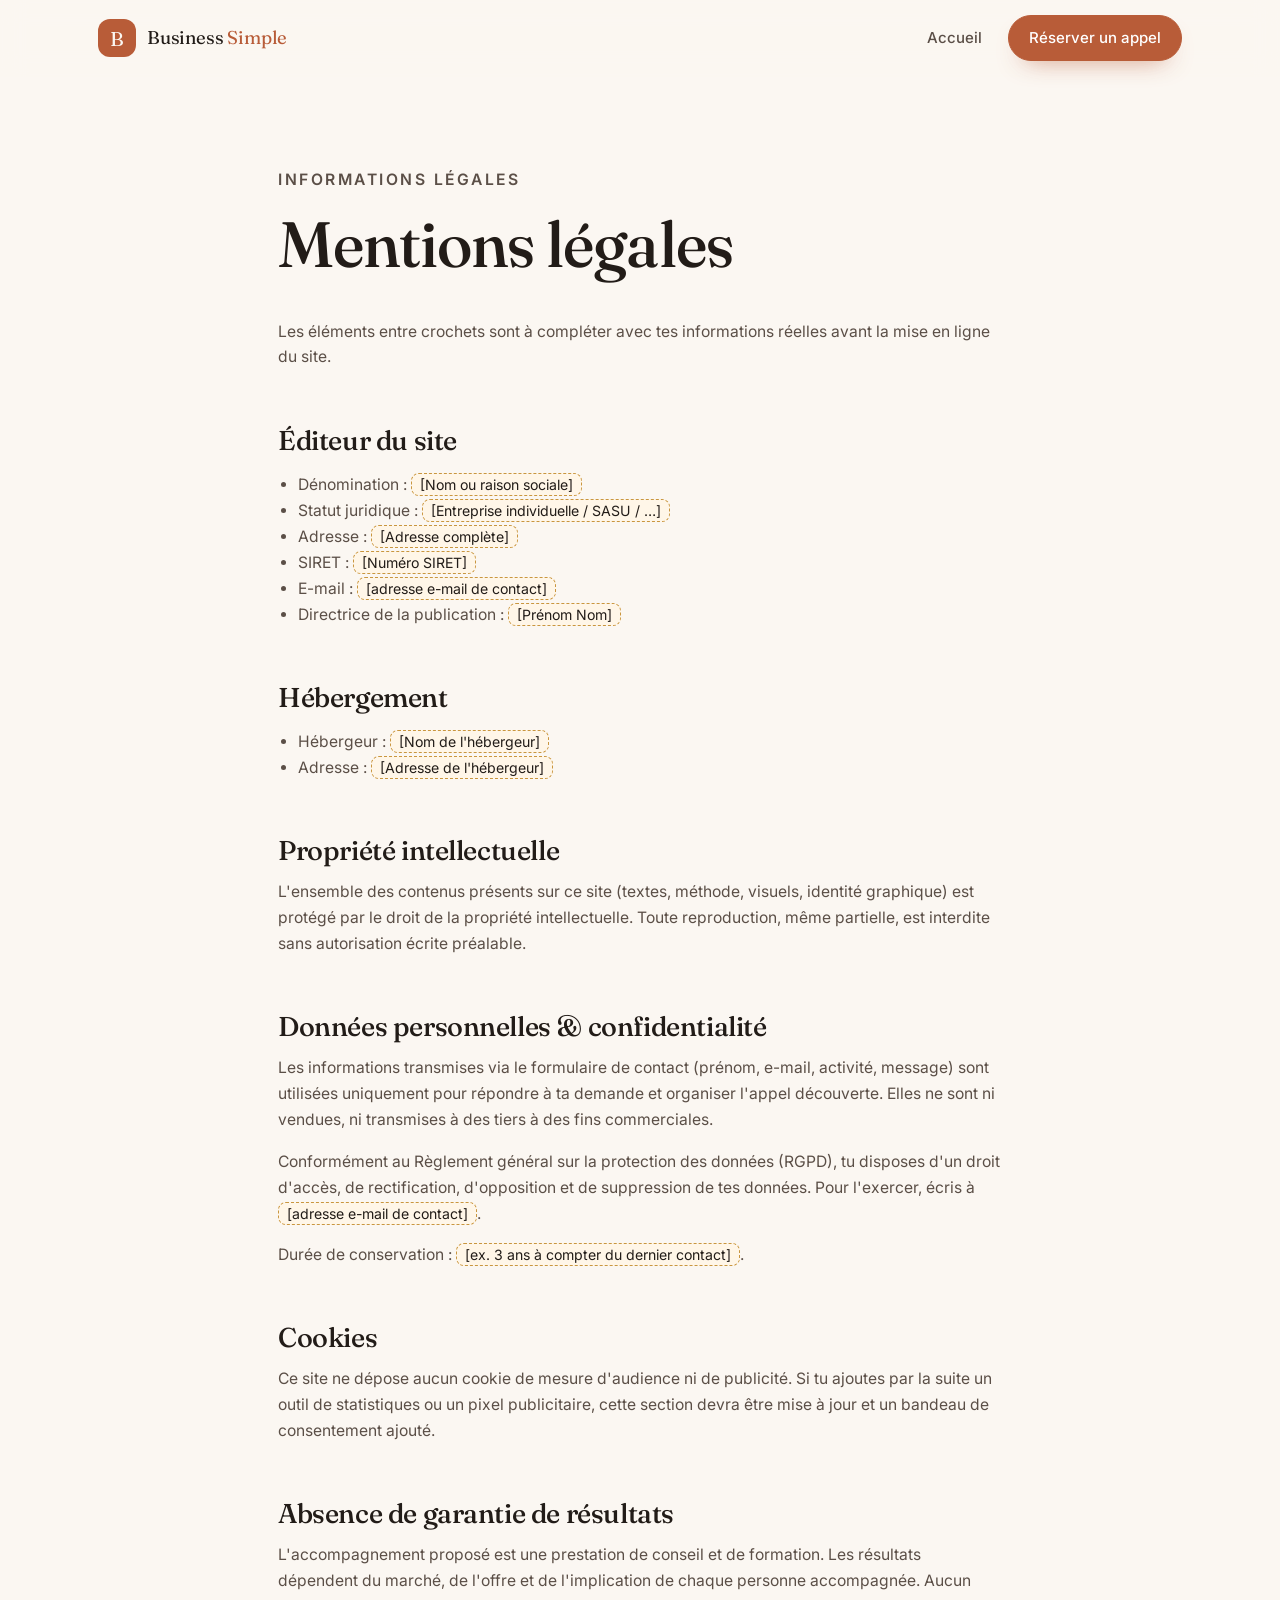
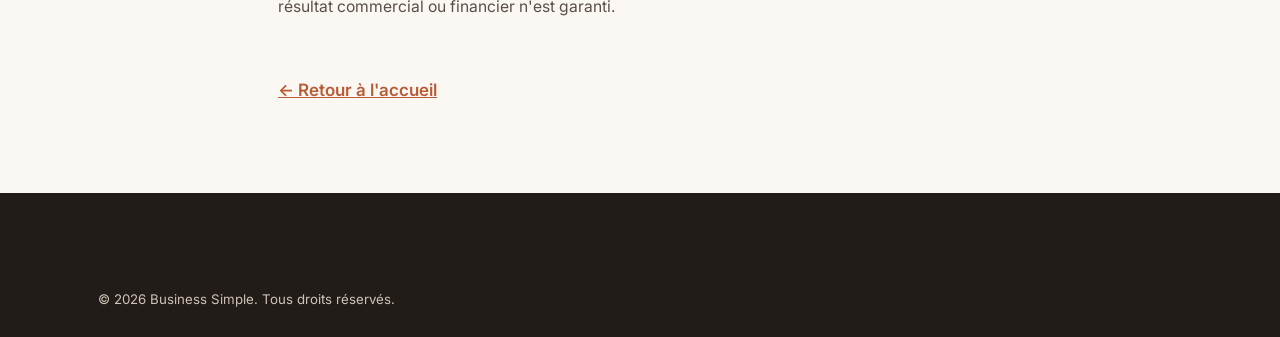
==== mentions-legales.html @ 19893df8 "Ajoute le site vitrine Business Simple Site statique d'une page presentant l'accompagnement Business" ====
<!DOCTYPE html>
<html lang="fr">
<head>
<meta charset="utf-8">
<meta name="viewport" content="width=device-width, initial-scale=1">
<title>Mentions légales — Business Simple</title>
<meta name="description" content="Mentions légales et politique de confidentialité du site Business Simple.">
<meta name="robots" content="noindex">
<link rel="icon" href="data:image/svg+xml,<svg xmlns='http://www.w3.org/2000/svg' viewBox='0 0 100 100'><rect width='100' height='100' rx='24' fill='%23B85C38'/><text x='50' y='70' font-size='58' font-family='Georgia,serif' fill='%23FBF7F2' text-anchor='middle'>B</text></svg>">
<link rel="preconnect" href="https://fonts.googleapis.com">
<link rel="preconnect" href="https://fonts.gstatic.com" crossorigin>
<link href="https://fonts.googleapis.com/css2?family=Fraunces:opsz,wght@9..144,400;9..144,500;9..144,600&family=Inter:wght@400;500;600&display=swap" rel="stylesheet">
<link rel="stylesheet" href="css/styles.css">
</head>
<body>

<header class="site-header">
  <div class="wrap header-inner">
    <a class="logo" href="index.html">
      <span class="logo-mark" aria-hidden="true">B</span>
      <span class="logo-text">Business<span> Simple</span></span>
    </a>
    <nav class="nav" aria-label="Navigation principale">
      <a href="index.html">Accueil</a>
      <a class="btn btn-small" href="index.html#contact">Réserver un appel</a>
    </nav>
  </div>
</header>

<main class="legal">
  <div class="wrap wrap--narrow">
    <p class="eyebrow">Informations légales</p>
    <h1>Mentions légales</h1>
    <p>
      Les éléments entre crochets sont à compléter avec tes informations réelles avant
      la mise en ligne du site.
    </p>

    <h2>Éditeur du site</h2>
    <ul>
      <li>Dénomination : <span class="placeholder">[Nom ou raison sociale]</span></li>
      <li>Statut juridique : <span class="placeholder">[Entreprise individuelle / SASU / …]</span></li>
      <li>Adresse : <span class="placeholder">[Adresse complète]</span></li>
      <li>SIRET : <span class="placeholder">[Numéro SIRET]</span></li>
      <li>E-mail : <span class="placeholder">[adresse e-mail de contact]</span></li>
      <li>Directrice de la publication : <span class="placeholder">[Prénom Nom]</span></li>
    </ul>

    <h2>Hébergement</h2>
    <ul>
      <li>Hébergeur : <span class="placeholder">[Nom de l'hébergeur]</span></li>
      <li>Adresse : <span class="placeholder">[Adresse de l'hébergeur]</span></li>
    </ul>

    <h2>Propriété intellectuelle</h2>
    <p>
      L'ensemble des contenus présents sur ce site (textes, méthode, visuels, identité
      graphique) est protégé par le droit de la propriété intellectuelle. Toute
      reproduction, même partielle, est interdite sans autorisation écrite préalable.
    </p>

    <h2 id="confidentialite">Données personnelles &amp; confidentialité</h2>
    <p>
      Les informations transmises via le formulaire de contact (prénom, e-mail, activité,
      message) sont utilisées uniquement pour répondre à ta demande et organiser
      l'appel découverte. Elles ne sont ni vendues, ni transmises à des tiers à des
      fins commerciales.
    </p>
    <p>
      Conformément au Règlement général sur la protection des données (RGPD), tu disposes
      d'un droit d'accès, de rectification, d'opposition et de suppression de tes données.
      Pour l'exercer, écris à <span class="placeholder">[adresse e-mail de contact]</span>.
    </p>
    <p>
      Durée de conservation : <span class="placeholder">[ex. 3 ans à compter du dernier contact]</span>.
    </p>

    <h2>Cookies</h2>
    <p>
      Ce site ne dépose aucun cookie de mesure d'audience ni de publicité. Si tu ajoutes
      par la suite un outil de statistiques ou un pixel publicitaire, cette section devra
      être mise à jour et un bandeau de consentement ajouté.
    </p>

    <h2>Absence de garantie de résultats</h2>
    <p>
      L'accompagnement proposé est une prestation de conseil et de formation. Les
      résultats dépendent du marché, de l'offre et de l'implication de chaque personne
      accompagnée. Aucun résultat commercial ou financier n'est garanti.
    </p>

    <a class="back-link" href="index.html">&larr; Retour à l'accueil</a>
  </div>
</main>

<footer class="site-footer">
  <div class="wrap footer-bottom">
    <p>&copy; <span id="year">2026</span> Business Simple. Tous droits réservés.</p>
  </div>
</footer>

<script src="js/main.js"></script>
</body>
</html>
---- css/styles.css ----
/* ============================================================
   Business Simple — feuille de style principale
   Palette : crème, terracotta, sable, encre
   ============================================================ */

:root{
  --ink:        #221C18;
  --ink-soft:   #5B4F47;
  --cream:      #FBF7F2;
  --sand:       #F1E7DB;
  --sand-deep:  #E4D4C2;
  --terra:      #B85C38;
  --terra-dark: #96462A;
  --gold:       #C9963F;
  --white:      #FFFFFF;

  --radius:     18px;
  --radius-lg:  28px;
  --shadow:     0 18px 40px -24px rgba(60, 38, 26, .38);
  --shadow-lg:  0 34px 70px -32px rgba(60, 38, 26, .45);

  --serif: "Fraunces", Georgia, "Times New Roman", serif;
  --sans:  "Inter", -apple-system, BlinkMacSystemFont, "Segoe UI", Roboto, sans-serif;

  --gutter: clamp(20px, 5vw, 48px);
  --section-y: clamp(64px, 9vw, 130px);
}

*,*::before,*::after{ box-sizing:border-box; }

html{ scroll-behavior:smooth; scroll-padding-top:86px; }

body{
  margin:0;
  background:var(--cream);
  color:var(--ink);
  font-family:var(--sans);
  font-size:17px;
  line-height:1.65;
  -webkit-font-smoothing:antialiased;
  overflow-x:hidden;
}

h1,h2,h3,h4{
  font-family:var(--serif);
  font-weight:500;
  line-height:1.12;
  margin:0 0 .5em;
  letter-spacing:-.015em;
}
h1{ font-size:clamp(2.2rem, 5.6vw, 4rem); }
h2{ font-size:clamp(1.85rem, 4vw, 2.9rem); }
h3{ font-size:clamp(1.15rem, 2vw, 1.4rem); }
p{ margin:0 0 1em; }
em{ font-style:italic; color:var(--terra); }
a{ color:inherit; }

img{ max-width:100%; display:block; }

.wrap{
  width:100%;
  max-width:1180px;
  margin-inline:auto;
  padding-inline:var(--gutter);
}
.wrap--narrow{ max-width:820px; }

.skip-link{
  position:absolute; left:-9999px; top:0;
  background:var(--ink); color:var(--cream);
  padding:12px 18px; z-index:999; border-radius:0 0 10px 0;
}
.skip-link:focus{ left:0; }

:focus-visible{
  outline:2px solid var(--terra);
  outline-offset:3px;
  border-radius:4px;
}

/* ---------------- Boutons ---------------- */
.btn{
  display:inline-flex; align-items:center; justify-content:center; gap:.5em;
  background:var(--terra); color:var(--white);
  font-family:var(--sans); font-weight:600; font-size:.96rem;
  padding:15px 28px; border:1.5px solid var(--terra); border-radius:100px;
  text-decoration:none; cursor:pointer;
  transition:transform .18s ease, background .18s ease, box-shadow .18s ease;
  box-shadow:0 12px 26px -16px rgba(184,92,56,.9);
}
.btn:hover{ background:var(--terra-dark); border-color:var(--terra-dark); transform:translateY(-2px); }
.btn:active{ transform:translateY(0); }

.btn-ghost{
  background:transparent; color:var(--ink);
  border-color:var(--sand-deep); box-shadow:none;
}
.btn-ghost:hover{ background:var(--sand); border-color:var(--ink); color:var(--ink); }

.btn-small{ padding:10px 20px; font-size:.88rem; }

/* ---------------- En-tête ---------------- */
.site-header{
  position:sticky; top:0; z-index:100;
  background:rgba(251,247,242,.86);
  backdrop-filter:blur(12px);
  border-bottom:1px solid transparent;
  transition:border-color .25s ease, box-shadow .25s ease;
}
.site-header.is-stuck{
  border-bottom-color:var(--sand-deep);
  box-shadow:0 10px 30px -26px rgba(60,38,26,.6);
}
.header-inner{
  display:flex; align-items:center; justify-content:space-between;
  gap:20px; min-height:76px;
}

.logo{ display:inline-flex; align-items:center; gap:11px; text-decoration:none; }
.logo-mark{
  width:38px; height:38px; flex:none;
  display:grid; place-items:center;
  background:var(--terra); color:var(--cream);
  font-family:var(--serif); font-size:1.25rem;
  border-radius:12px;
}
.logo-text{
  font-family:var(--serif); font-size:1.16rem; letter-spacing:-.01em; line-height:1;
}
.logo-text span{ color:var(--terra); }

.nav{ display:flex; align-items:center; gap:26px; }
.nav a{
  text-decoration:none; font-size:.94rem; font-weight:500; color:var(--ink-soft);
  transition:color .18s ease;
}
.nav a:hover{ color:var(--terra); }
.nav a.btn{ color:var(--white); }
.nav a.btn:hover{ color:var(--white); }

.burger{
  display:none; width:44px; height:44px;
  background:none; border:0; cursor:pointer; padding:10px;
  flex-direction:column; justify-content:space-between;
}
.burger span{
  display:block; height:2px; width:100%; background:var(--ink); border-radius:2px;
  transition:transform .25s ease, opacity .2s ease;
}
.burger[aria-expanded="true"] span:nth-child(1){ transform:translateY(10px) rotate(45deg); }
.burger[aria-expanded="true"] span:nth-child(2){ opacity:0; }
.burger[aria-expanded="true"] span:nth-child(3){ transform:translateY(-10px) rotate(-45deg); }

/* ---------------- Hero ---------------- */
.hero{
  padding-block:clamp(52px, 8vw, 108px) clamp(56px, 8vw, 100px);
  background:
    radial-gradient(60% 70% at 88% 12%, rgba(201,150,63,.16), transparent 62%),
    radial-gradient(50% 60% at 4% 78%, rgba(184,92,56,.12), transparent 60%);
}
.hero-grid{
  display:grid; grid-template-columns:1.08fr .92fr;
  gap:clamp(34px, 6vw, 70px); align-items:center;
}
.eyebrow{
  font-size:.78rem; font-weight:600; letter-spacing:.16em; text-transform:uppercase;
  color:var(--terra); margin:0 0 16px;
}
.hero h1{ margin-bottom:22px; }
.lead{ font-size:clamp(1.02rem, 1.5vw, 1.16rem); color:var(--ink-soft); max-width:56ch; }
.lead strong{ color:var(--ink); }

.hero-cta{ display:flex; flex-wrap:wrap; gap:14px; margin:30px 0 34px; }

.hero-points{ list-style:none; margin:0; padding:0; display:grid; gap:11px; }
.hero-points li{
  position:relative; padding-left:30px; font-size:.95rem; color:var(--ink-soft);
}
.hero-points li::before{
  content:""; position:absolute; left:0; top:.52em;
  width:16px; height:16px; border-radius:50%;
  background:var(--sand-deep);
  box-shadow:inset 0 0 0 4px var(--terra);
}

/* visuel hero */
.hero-visual{ position:relative; display:grid; place-items:center; min-height:340px; }
.hero-circle{
  width:min(330px, 74vw); aspect-ratio:1;
  border-radius:50%;
  background:linear-gradient(150deg, var(--terra), #D98A63 70%, var(--gold));
  display:grid; place-items:center;
  box-shadow:var(--shadow-lg);
  animation:float 7s ease-in-out infinite;
}
.hero-circle-inner{
  text-align:center; color:var(--cream);
  font-family:var(--serif); line-height:1.2; font-size:1.05rem;
}
.hero-circle-inner .big{ display:block; font-size:5.2rem; line-height:1; margin-bottom:6px; }

.card-float{
  position:absolute; z-index:2;
  display:flex; align-items:center; gap:12px;
  background:var(--white); border-radius:14px;
  padding:13px 17px; box-shadow:var(--shadow);
  font-size:.86rem;
  animation:float 6s ease-in-out infinite;
}
.card-float strong{ display:block; font-size:.9rem; }
.card-float small{ color:var(--ink-soft); }
.card-float--1{ top:4%; left:-6%; }
.card-float--2{ bottom:6%; right:-4%; animation-delay:-3s; }
.dot{ width:10px; height:10px; border-radius:50%; background:var(--terra); flex:none; }
.dot--gold{ background:var(--gold); }

@keyframes float{
  0%,100%{ transform:translateY(0); }
  50%{ transform:translateY(-12px); }
}

/* ---------------- Bandeau défilant ---------------- */
.marquee{
  overflow:hidden; background:var(--ink); color:var(--cream);
  padding:15px 0; user-select:none;
}
.marquee-track{
  display:flex; gap:30px; width:max-content;
  animation:scroll 32s linear infinite;
  font-family:var(--serif); font-size:1.02rem; letter-spacing:.02em;
  white-space:nowrap;
}
.marquee-track span:nth-child(even){ color:var(--gold); }
@keyframes scroll{ from{ transform:translateX(0); } to{ transform:translateX(-50%); } }

/* ---------------- Sections ---------------- */
.section{ padding-block:var(--section-y); }
.section--sand{ background:var(--sand); }
.section--dark{ background:var(--ink); color:var(--cream); }
.section--dark .eyebrow{ color:var(--gold); }
.section--cta{
  background:linear-gradient(160deg, var(--sand) 0%, #F7ECE0 100%);
}

.section-head{ max-width:740px; margin:0 auto clamp(36px, 5vw, 62px); text-align:center; }
.section-sub{ color:var(--ink-soft); font-size:1.03rem; margin:0; }
.section--dark .section-sub{ color:#CFC2B7; }
.section-note{
  text-align:center; color:var(--ink-soft); max-width:640px;
  margin:clamp(30px, 4vw, 48px) auto 0; font-size:1rem;
}

/* ---------------- Problème ---------------- */
.pain-grid{
  display:grid; grid-template-columns:repeat(auto-fit, minmax(268px,1fr)); gap:20px;
}
.pain{
  background:var(--white); border:1px solid var(--sand-deep);
  border-radius:var(--radius); padding:28px 26px;
  transition:transform .22s ease, box-shadow .22s ease;
}
.pain:hover{ transform:translateY(-4px); box-shadow:var(--shadow); }
.pain h3{ font-size:1.12rem; margin-bottom:.45em; }
.pain p{ color:var(--ink-soft); font-size:.95rem; margin:0; }

/* ---------------- Étapes ---------------- */
.steps{ list-style:none; margin:0; padding:0; display:grid; gap:20px; }
.step{
  display:grid; grid-template-columns:96px 1fr; gap:clamp(18px,3vw,34px);
  align-items:start;
  background:var(--white); border-radius:var(--radius-lg);
  padding:clamp(26px,3.4vw,40px);
  box-shadow:0 12px 34px -30px rgba(60,38,26,.7);
}
.step-num{
  font-family:var(--serif); font-size:clamp(2.4rem,5vw,3.4rem);
  color:var(--terra); line-height:1; opacity:.85;
}
.step h3{ margin-bottom:.35em; }
.step p{ color:var(--ink-soft); margin-bottom:1em; }
.step ul{ margin:0; padding:0; list-style:none; display:flex; flex-wrap:wrap; gap:9px; }
.step ul li{
  background:var(--sand); border-radius:100px; padding:6px 15px;
  font-size:.85rem; color:var(--ink-soft);
}

/* ---------------- Features ---------------- */
.features{ display:grid; grid-template-columns:repeat(auto-fit, minmax(280px,1fr)); gap:22px; }
.feature{ padding:6px 4px; }
.feature .icon{
  width:50px; height:50px; border-radius:15px; display:grid; place-items:center;
  background:var(--sand); color:var(--terra); font-size:1.3rem; margin-bottom:18px;
}
.feature p{ color:var(--ink-soft); font-size:.96rem; margin:0; }

/* ---------------- Pour qui ---------------- */
.fit-grid{ display:grid; grid-template-columns:repeat(auto-fit, minmax(300px,1fr)); gap:22px; }
.fit{
  border-radius:var(--radius-lg); padding:clamp(28px,3.4vw,40px);
  background:rgba(255,255,255,.055); border:1px solid rgba(255,255,255,.13);
}
.fit--yes{ border-color:rgba(201,150,63,.5); }
.fit h3{ margin-bottom:1em; }
.fit ul{ margin:0; padding:0; list-style:none; display:grid; gap:14px; }
.fit li{ position:relative; padding-left:32px; color:#DCD1C8; font-size:.97rem; }
.fit li::before{
  position:absolute; left:0; top:0; font-size:1.05rem; line-height:1.6;
}
.fit--yes li::before{ content:"✓"; color:var(--gold); }
.fit--no li::before{ content:"✕"; color:#A98E7E; }

/* ---------------- Résultats ---------------- */
.results{
  display:grid; grid-template-columns:repeat(auto-fit, minmax(210px,1fr)); gap:18px;
  margin-bottom:clamp(44px,6vw,80px);
}
.result{
  background:var(--white); border:1px solid var(--sand-deep); border-radius:var(--radius);
  padding:26px 24px; text-align:center;
}
.result strong{
  display:block; font-family:var(--serif); font-size:1.5rem; color:var(--terra); margin-bottom:6px;
}
.result span{ color:var(--ink-soft); font-size:.92rem; }

.testimonial-note{
  background:#FFF6E8; border:1px dashed var(--gold); border-radius:12px;
  padding:14px 18px; font-size:.88rem; color:var(--ink-soft);
  max-width:760px; margin:0 auto 28px;
}
.testi-grid{ display:grid; grid-template-columns:repeat(auto-fit, minmax(270px,1fr)); gap:20px; }
.testi{
  margin:0; background:var(--sand); border-radius:var(--radius);
  padding:30px 28px; position:relative;
}
.testi::before{
  content:"”"; position:absolute; top:2px; right:22px;
  font-family:var(--serif); font-size:4.4rem; color:var(--sand-deep); line-height:1;
}
.testi p{ font-size:.98rem; color:var(--ink-soft); position:relative; }
.testi footer strong{ display:block; font-size:.95rem; }
.testi footer span{ font-size:.85rem; color:var(--ink-soft); }

/* ---------------- Tarifs ---------------- */
.plans{ display:grid; grid-template-columns:repeat(auto-fit, minmax(290px,1fr)); gap:22px; align-items:start; }
.plan{
  background:var(--white); border:1px solid var(--sand-deep); border-radius:var(--radius-lg);
  padding:clamp(28px,3.2vw,38px); position:relative;
  display:flex; flex-direction:column;
}
.plan--featured{
  background:var(--ink); color:var(--cream); border-color:var(--ink);
  box-shadow:var(--shadow-lg);
}
.plan--featured .plan-tag,
.plan--featured .price span,
.plan--featured li{ color:#CFC2B7; }
.plan--featured li::before{ color:var(--gold); }
.badge{
  position:absolute; top:-13px; left:50%; transform:translateX(-50%);
  background:var(--gold); color:var(--ink);
  font-size:.72rem; font-weight:600; letter-spacing:.08em; text-transform:uppercase;
  padding:6px 16px; border-radius:100px; white-space:nowrap;
}
.plan h3{ margin-bottom:.25em; }
.plan-tag{ font-size:.9rem; color:var(--ink-soft); margin-bottom:20px; }
.price{
  font-family:var(--serif); font-size:2.3rem; line-height:1; margin:0 0 24px;
}
.price span{
  display:block; font-family:var(--sans); font-size:.78rem; font-weight:500;
  text-transform:uppercase; letter-spacing:.1em; color:var(--ink-soft); margin-bottom:8px;
}
.plan ul{ list-style:none; margin:0 0 28px; padding:0; display:grid; gap:12px; flex:1; }
.plan li{ position:relative; padding-left:27px; font-size:.94rem; color:var(--ink-soft); }
.plan li::before{ content:"✓"; position:absolute; left:0; color:var(--terra); font-weight:600; }
.plan .btn{ width:100%; }

/* ---------------- FAQ ---------------- */
.faq-list{ display:grid; gap:12px; }
.faq{
  background:var(--white); border:1px solid var(--sand-deep); border-radius:var(--radius);
  padding:6px 24px;
}
.faq summary{
  cursor:pointer; list-style:none; padding:18px 34px 18px 0; position:relative;
  font-family:var(--serif); font-size:1.06rem;
}
.faq summary::-webkit-details-marker{ display:none; }
.faq summary::after{
  content:"+"; position:absolute; right:0; top:50%; transform:translateY(-50%);
  font-size:1.5rem; color:var(--terra); line-height:1; transition:transform .22s ease;
}
.faq[open] summary::after{ transform:translateY(-50%) rotate(45deg); }
.faq p{ margin:0 0 18px; color:var(--ink-soft); font-size:.96rem; }

/* ---------------- Formulaire ---------------- */
.form{
  display:grid; grid-template-columns:1fr 1fr; gap:18px;
  background:var(--white); border-radius:var(--radius-lg);
  padding:clamp(26px,3.5vw,44px); box-shadow:var(--shadow);
}
.field{ display:flex; flex-direction:column; gap:7px; }
.field--full{ grid-column:1 / -1; }
.field label{ font-size:.87rem; font-weight:600; }
.field input,.field select,.field textarea{
  font-family:var(--sans); font-size:.97rem; color:var(--ink);
  background:var(--cream); border:1.5px solid var(--sand-deep);
  border-radius:12px; padding:13px 15px; width:100%;
  transition:border-color .18s ease, background .18s ease;
}
.field textarea{ resize:vertical; min-height:110px; }
.field input:focus,.field select:focus,.field textarea:focus{
  border-color:var(--terra); background:var(--white); outline:none;
}
.field input[aria-invalid="true"],
.field textarea[aria-invalid="true"]{ border-color:#C0392B; }

.form-actions{ display:flex; flex-wrap:wrap; align-items:center; gap:16px; margin-top:4px; }
.form-help{ font-size:.83rem; color:var(--ink-soft); margin:0; flex:1; min-width:200px; }
.form-status{
  grid-column:1 / -1; margin:0; font-size:.92rem; font-weight:500; min-height:1px;
}
.form-status.ok{ color:#2E7D4F; }
.form-status.error{ color:#C0392B; }

.contact-alt{ text-align:center; margin-top:26px; color:var(--ink-soft); font-size:.95rem; }
.contact-alt a{ color:var(--terra); font-weight:600; }

/* ---------------- Pied de page ---------------- */
.site-footer{ background:var(--ink); color:#CFC2B7; padding-block:clamp(48px,6vw,74px) 26px; }
.site-footer .logo-mark{ background:var(--gold); color:var(--ink); }
.site-footer .logo-text{ color:var(--cream); }
.footer-inner{
  display:grid; grid-template-columns:2fr 1fr 1fr; gap:36px;
  padding-bottom:34px; border-bottom:1px solid rgba(255,255,255,.12);
}
.footer-brand p{ margin-top:16px; font-size:.93rem; max-width:38ch; }
.footer-nav{ display:flex; flex-direction:column; gap:11px; }
.footer-nav h4{
  font-family:var(--sans); font-size:.76rem; font-weight:600;
  letter-spacing:.14em; text-transform:uppercase; color:var(--gold); margin:0 0 4px;
}
.footer-nav a{ text-decoration:none; font-size:.93rem; transition:color .18s ease; }
.footer-nav a:hover{ color:var(--cream); }
.footer-bottom{ padding-top:22px; }
.footer-bottom p{ margin:0; font-size:.83rem; }

/* ---------------- Page mentions légales ---------------- */
.legal{ padding-block:clamp(48px,7vw,90px); }
.legal h1{ margin-bottom:.6em; }
.legal h2{ font-size:clamp(1.3rem,2.4vw,1.7rem); margin-top:2em; }
.legal p,.legal li{ color:var(--ink-soft); font-size:.98rem; }
.legal ul{ padding-left:1.15em; }
.legal .placeholder{
  background:#FFF6E8; border:1px dashed var(--gold); border-radius:8px;
  padding:2px 8px; font-size:.9em; color:var(--ink);
}
.back-link{ display:inline-block; margin-top:40px; color:var(--terra); font-weight:600; }

/* ---------------- Animations d'apparition ---------------- */
.reveal{ opacity:0; transform:translateY(22px); transition:opacity .6s ease, transform .6s ease; }
.reveal.is-visible{ opacity:1; transform:none; }

/* ---------------- Responsive ---------------- */
@media (max-width: 980px){
  .hero-grid{ grid-template-columns:1fr; }
  .hero-visual{ order:-1; min-height:290px; }
  .card-float--1{ left:2%; }
  .card-float--2{ right:2%; }
  .footer-inner{ grid-template-columns:1fr 1fr; }
  .footer-brand{ grid-column:1 / -1; }
}

@media (max-width: 820px){
  .burger{ display:flex; }
  .nav{
    position:fixed; inset:76px 0 auto; z-index:99;
    flex-direction:column; align-items:stretch; gap:0;
    background:var(--cream); border-bottom:1px solid var(--sand-deep);
    padding:10px var(--gutter) 26px;
    box-shadow:var(--shadow);
    transform:translateY(-130%); transition:transform .3s ease;
  }
  .nav.is-open{ transform:translateY(0); }
  .nav a{ padding:15px 0; border-bottom:1px solid var(--sand-deep); font-size:1rem; }
  .nav a.btn{ margin-top:18px; border-bottom:0; justify-content:center; }
  .step{ grid-template-columns:1fr; gap:10px; }
  .form{ grid-template-columns:1fr; }
}

@media (max-width: 520px){
  body{ font-size:16px; }
  .hero-cta .btn{ width:100%; }
  .card-float{ font-size:.78rem; padding:10px 13px; }
  .footer-inner{ grid-template-columns:1fr; }
}

@media (prefers-reduced-motion: reduce){
  html{ scroll-behavior:auto; }
  *,*::before,*::after{
    animation-duration:.001ms !important; animation-iteration-count:1 !important;
    transition-duration:.001ms !important;
  }
  .reveal{ opacity:1; transform:none; }
}
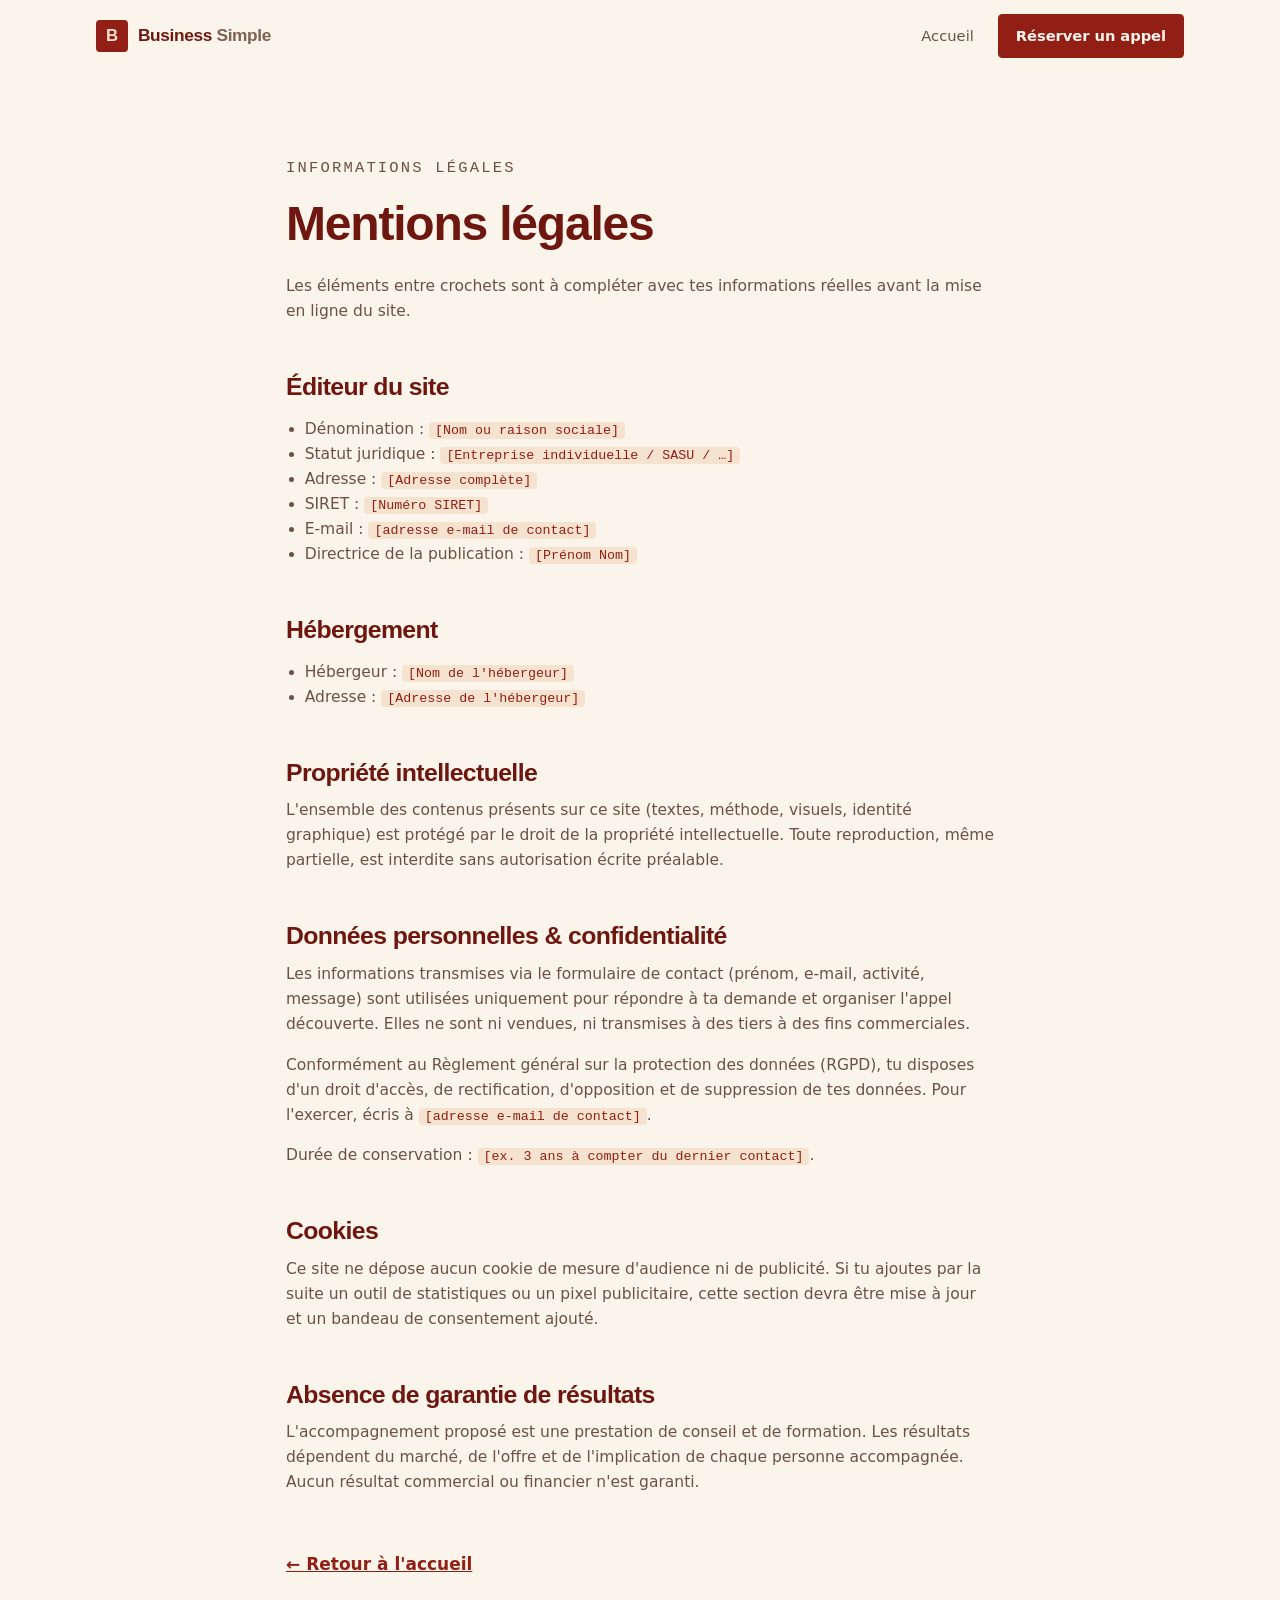
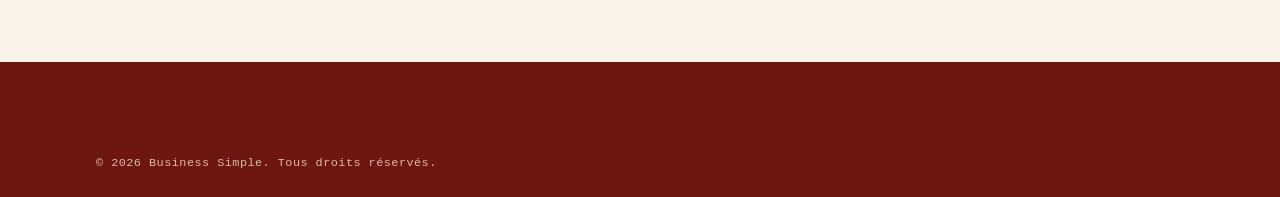
==== commit 2b366c5a: "Applique le nuancier Kozellia Remplace la palette precedente par la charte de marque : un seul axe c" ====
--- a/mentions-legales.html
+++ b/mentions-legales.html
@@ -6,7 +6,7 @@
 <title>Mentions légales — Business Simple</title>
 <meta name="description" content="Mentions légales et politique de confidentialité du site Business Simple.">
 <meta name="robots" content="noindex">
-<link rel="icon" href="data:image/svg+xml,<svg xmlns='http://www.w3.org/2000/svg' viewBox='0 0 100 100'><rect width='100' height='100' rx='24' fill='%23B85C38'/><text x='50' y='70' font-size='58' font-family='Georgia,serif' fill='%23FBF7F2' text-anchor='middle'>B</text></svg>">
+<link rel="icon" href="data:image/svg+xml,<svg xmlns='http://www.w3.org/2000/svg' viewBox='0 0 100 100'><rect width='100' height='100' rx='24' fill='%23921F15'/><text x='50' y='70' font-size='58' font-family='Georgia,serif' fill='%23F5E3D0' text-anchor='middle'>B</text></svg>">
 <link rel="preconnect" href="https://fonts.googleapis.com">
 <link rel="preconnect" href="https://fonts.gstatic.com" crossorigin>
 <link href="https://fonts.googleapis.com/css2?family=Fraunces:opsz,wght@9..144,400;9..144,500;9..144,600&family=Inter:wght@400;500;600&display=swap" rel="stylesheet">
--- a/css/styles.css
+++ b/css/styles.css
@@ -1,473 +1,411 @@
 /* ============================================================
-   Business Simple — feuille de style principale
-   Palette : crème, terracotta, sable, encre
+   Business Simple — feuille de style
+   Palette  : nuancier Kozellia, axe crème → bordeaux
+              aucune valeur hors de cet axe, ni #000 ni #FFF
+   Type     : Bricolage Grotesque · Instrument Sans · JetBrains Mono
+   Principe : grille éditoriale, filets fins, aplats.
+              Le rouge signature ne sert qu'aux appels à l'action,
+              à la formule phare et aux numéros d'étapes.
    ============================================================ */
 
 :root{
-  --ink:        #221C18;
-  --ink-soft:   #5B4F47;
-  --cream:      #FBF7F2;
-  --sand:       #F1E7DB;
-  --sand-deep:  #E4D4C2;
-  --terra:      #B85C38;
-  --terra-dark: #96462A;
-  --gold:       #C9963F;
-  --white:      #FFFFFF;
-
-  --radius:     18px;
-  --radius-lg:  28px;
-  --shadow:     0 18px 40px -24px rgba(60, 38, 26, .38);
-  --shadow-lg:  0 34px 70px -32px rgba(60, 38, 26, .45);
-
-  --serif: "Fraunces", Georgia, "Times New Roman", serif;
-  --sans:  "Inter", -apple-system, BlinkMacSystemFont, "Segoe UI", Roboto, sans-serif;
-
-  --gutter: clamp(20px, 5vw, 48px);
-  --section-y: clamp(64px, 9vw, 130px);
+  color-scheme: light;
+
+  /* --- Nuancier Kozellia --- */
+  --papier:   #FBF4EA;   /* fond de page, respiration */
+  --creme:    #F5E3D0;   /* fond de marque */
+  --sable:    #EBD6C0;   /* cartes, séparations, survol */
+  --brique:   #B8352A;   /* états actifs, alertes douces */
+  --rouge:    #921F15;   /* signature, appels à l'action */
+  --bordeaux: #6E1710;   /* texte dense, pieds de page */
+
+  /* --- Dérivés (même axe chaud, contrastes AA vérifiés) --- */
+  --ligne:      #E3CDB4;  /* filets */
+  --encre:      var(--bordeaux);
+  --encre-mid:  #6B5145;  /* texte courant secondaire — 6,66:1 */
+  --encre-soft: #7E6153;  /* mentions, étiquettes — 5,17:1 */
+  --clair:      #D9BCA4;  /* texte secondaire sur fond foncé — 6,51:1 */
+
+  --display: "Bricolage Grotesque", "Helvetica Neue", Helvetica, Arial, sans-serif;
+  --body:    "Instrument Sans", system-ui, -apple-system, "Segoe UI", sans-serif;
+  --mono:    "JetBrains Mono", ui-monospace, SFMono-Regular, Menlo, monospace;
+
+  --r: 4px;
+  --gutter: clamp(20px, 5vw, 56px);
+  --section-y: clamp(62px, 8vw, 116px);
 }
 
 *,*::before,*::after{ box-sizing:border-box; }
 
-html{ scroll-behavior:smooth; scroll-padding-top:86px; }
+html{ scroll-behavior:smooth; scroll-padding-top:80px; }
 
 body{
   margin:0;
-  background:var(--cream);
-  color:var(--ink);
-  font-family:var(--sans);
+  background:var(--papier);
+  color:var(--encre);
+  font-family:var(--body);
   font-size:17px;
-  line-height:1.65;
+  line-height:1.62;
   -webkit-font-smoothing:antialiased;
   overflow-x:hidden;
 }
 
 h1,h2,h3,h4{
-  font-family:var(--serif);
-  font-weight:500;
-  line-height:1.12;
+  font-family:var(--display);
+  font-weight:600;
+  line-height:1.05;
+  letter-spacing:-.025em;
+  text-wrap:balance;
   margin:0 0 .5em;
-  letter-spacing:-.015em;
-}
-h1{ font-size:clamp(2.2rem, 5.6vw, 4rem); }
-h2{ font-size:clamp(1.85rem, 4vw, 2.9rem); }
-h3{ font-size:clamp(1.15rem, 2vw, 1.4rem); }
+}
+h1{ font-size:clamp(2.35rem, 5.4vw, 4.05rem); }
+h2{ font-size:clamp(1.9rem, 3.8vw, 2.85rem); }
+h3{ font-size:clamp(1.1rem, 1.8vw, 1.32rem); letter-spacing:-.015em; }
 p{ margin:0 0 1em; }
-em{ font-style:italic; color:var(--terra); }
+em{ font-style:normal; color:var(--rouge); }
 a{ color:inherit; }
-
 img{ max-width:100%; display:block; }
-
-.wrap{
-  width:100%;
-  max-width:1180px;
-  margin-inline:auto;
-  padding-inline:var(--gutter);
-}
+sup{ font-size:.5em; vertical-align:super; }
+
+.wrap{ width:100%; max-width:1200px; margin-inline:auto; padding-inline:var(--gutter); }
 .wrap--narrow{ max-width:820px; }
 
-.skip-link{
-  position:absolute; left:-9999px; top:0;
-  background:var(--ink); color:var(--cream);
-  padding:12px 18px; z-index:999; border-radius:0 0 10px 0;
-}
+.skip-link{ position:absolute; left:-9999px; top:0; background:var(--bordeaux); color:var(--papier); padding:12px 18px; z-index:999; }
 .skip-link:focus{ left:0; }
 
-:focus-visible{
-  outline:2px solid var(--terra);
-  outline-offset:3px;
-  border-radius:4px;
+:focus-visible{ outline:2px solid var(--rouge); outline-offset:3px; }
+
+/* ---------------- Étiquettes mono ---------------- */
+.eyebrow{
+  font-family:var(--mono); font-size:.72rem; font-weight:500;
+  letter-spacing:.14em; text-transform:uppercase;
+  color:var(--rouge); margin:0 0 18px;
 }
 
 /* ---------------- Boutons ---------------- */
 .btn{
-  display:inline-flex; align-items:center; justify-content:center; gap:.5em;
-  background:var(--terra); color:var(--white);
-  font-family:var(--sans); font-weight:600; font-size:.96rem;
-  padding:15px 28px; border:1.5px solid var(--terra); border-radius:100px;
+  display:inline-flex; align-items:center; justify-content:center;
+  background:var(--rouge); color:var(--papier);
+  font-family:var(--body); font-weight:600; font-size:.95rem; letter-spacing:-.005em;
+  padding:15px 26px; border:1.5px solid var(--rouge); border-radius:var(--r);
   text-decoration:none; cursor:pointer;
-  transition:transform .18s ease, background .18s ease, box-shadow .18s ease;
-  box-shadow:0 12px 26px -16px rgba(184,92,56,.9);
-}
-.btn:hover{ background:var(--terra-dark); border-color:var(--terra-dark); transform:translateY(-2px); }
-.btn:active{ transform:translateY(0); }
-
-.btn-ghost{
-  background:transparent; color:var(--ink);
-  border-color:var(--sand-deep); box-shadow:none;
-}
-.btn-ghost:hover{ background:var(--sand); border-color:var(--ink); color:var(--ink); }
-
-.btn-small{ padding:10px 20px; font-size:.88rem; }
+  transition:background .16s ease, border-color .16s ease, color .16s ease;
+}
+.btn:hover{ background:var(--bordeaux); border-color:var(--bordeaux); }
+
+.btn-ghost{ background:transparent; color:var(--encre); border-color:var(--encre); }
+.btn-ghost:hover{ background:var(--bordeaux); border-color:var(--bordeaux); color:var(--papier); }
+
+.btn-small{ padding:9px 17px; font-size:.86rem; }
 
 /* ---------------- En-tête ---------------- */
 .site-header{
   position:sticky; top:0; z-index:100;
-  background:rgba(251,247,242,.86);
-  backdrop-filter:blur(12px);
+  background:color-mix(in srgb, var(--papier) 90%, transparent);
+  backdrop-filter:blur(10px);
   border-bottom:1px solid transparent;
-  transition:border-color .25s ease, box-shadow .25s ease;
-}
-.site-header.is-stuck{
-  border-bottom-color:var(--sand-deep);
-  box-shadow:0 10px 30px -26px rgba(60,38,26,.6);
-}
-.header-inner{
-  display:flex; align-items:center; justify-content:space-between;
-  gap:20px; min-height:76px;
-}
-
-.logo{ display:inline-flex; align-items:center; gap:11px; text-decoration:none; }
+  transition:border-color .2s ease;
+}
+.site-header.is-stuck{ border-bottom-color:var(--ligne); }
+.header-inner{ display:flex; align-items:center; justify-content:space-between; gap:20px; min-height:72px; }
+
+.logo{ display:inline-flex; align-items:center; gap:10px; text-decoration:none; }
 .logo-mark{
-  width:38px; height:38px; flex:none;
-  display:grid; place-items:center;
-  background:var(--terra); color:var(--cream);
-  font-family:var(--serif); font-size:1.25rem;
-  border-radius:12px;
-}
-.logo-text{
-  font-family:var(--serif); font-size:1.16rem; letter-spacing:-.01em; line-height:1;
-}
-.logo-text span{ color:var(--terra); }
-
-.nav{ display:flex; align-items:center; gap:26px; }
-.nav a{
-  text-decoration:none; font-size:.94rem; font-weight:500; color:var(--ink-soft);
-  transition:color .18s ease;
-}
-.nav a:hover{ color:var(--terra); }
-.nav a.btn{ color:var(--white); }
-.nav a.btn:hover{ color:var(--white); }
+  width:32px; height:32px; flex:none; display:grid; place-items:center;
+  background:var(--rouge); color:var(--creme);
+  font-family:var(--display); font-weight:700; font-size:1.05rem; border-radius:var(--r);
+}
+.logo-text{ font-family:var(--display); font-weight:600; font-size:1.08rem; letter-spacing:-.02em; line-height:1; }
+.logo-text span{ color:var(--encre-soft); }
+
+.nav{ display:flex; align-items:center; gap:24px; }
+.nav a{ text-decoration:none; font-size:.92rem; color:var(--encre-mid); transition:color .16s ease; }
+.nav a:hover{ color:var(--rouge); }
+.nav a.btn{ color:var(--papier); }
 
 .burger{
-  display:none; width:44px; height:44px;
-  background:none; border:0; cursor:pointer; padding:10px;
+  display:none; width:42px; height:42px; padding:11px;
+  background:none; border:0; cursor:pointer;
   flex-direction:column; justify-content:space-between;
 }
-.burger span{
-  display:block; height:2px; width:100%; background:var(--ink); border-radius:2px;
-  transition:transform .25s ease, opacity .2s ease;
-}
-.burger[aria-expanded="true"] span:nth-child(1){ transform:translateY(10px) rotate(45deg); }
+.burger span{ display:block; height:1.5px; width:100%; background:var(--encre); transition:transform .22s ease, opacity .18s ease; }
+.burger[aria-expanded="true"] span:nth-child(1){ transform:translateY(9px) rotate(45deg); }
 .burger[aria-expanded="true"] span:nth-child(2){ opacity:0; }
-.burger[aria-expanded="true"] span:nth-child(3){ transform:translateY(-10px) rotate(-45deg); }
+.burger[aria-expanded="true"] span:nth-child(3){ transform:translateY(-9px) rotate(-45deg); }
 
 /* ---------------- Hero ---------------- */
-.hero{
-  padding-block:clamp(52px, 8vw, 108px) clamp(56px, 8vw, 100px);
-  background:
-    radial-gradient(60% 70% at 88% 12%, rgba(201,150,63,.16), transparent 62%),
-    radial-gradient(50% 60% at 4% 78%, rgba(184,92,56,.12), transparent 60%);
-}
+.hero{ padding-block:clamp(48px,6.5vw,92px) clamp(52px,7vw,96px); }
 .hero-grid{
-  display:grid; grid-template-columns:1.08fr .92fr;
-  gap:clamp(34px, 6vw, 70px); align-items:center;
-}
-.eyebrow{
-  font-size:.78rem; font-weight:600; letter-spacing:.16em; text-transform:uppercase;
-  color:var(--terra); margin:0 0 16px;
-}
-.hero h1{ margin-bottom:22px; }
-.lead{ font-size:clamp(1.02rem, 1.5vw, 1.16rem); color:var(--ink-soft); max-width:56ch; }
-.lead strong{ color:var(--ink); }
-
-.hero-cta{ display:flex; flex-wrap:wrap; gap:14px; margin:30px 0 34px; }
-
-.hero-points{ list-style:none; margin:0; padding:0; display:grid; gap:11px; }
+  display:grid; grid-template-columns:minmax(0,1.15fr) minmax(0,.85fr);
+  gap:clamp(32px,5vw,68px); align-items:start;
+}
+.hero h1{ margin-bottom:24px; }
+.lead{ font-size:clamp(1.02rem,1.35vw,1.13rem); color:var(--encre-mid); max-width:54ch; }
+.lead strong{ color:var(--encre); font-weight:600; }
+
+.hero-cta{ display:flex; flex-wrap:wrap; gap:12px; margin:28px 0 32px; }
+
+.hero-points{ list-style:none; margin:0; padding:0; display:grid; gap:0; border-top:1px solid var(--ligne); max-width:54ch; }
 .hero-points li{
-  position:relative; padding-left:30px; font-size:.95rem; color:var(--ink-soft);
-}
-.hero-points li::before{
-  content:""; position:absolute; left:0; top:.52em;
-  width:16px; height:16px; border-radius:50%;
-  background:var(--sand-deep);
-  box-shadow:inset 0 0 0 4px var(--terra);
-}
-
-/* visuel hero */
-.hero-visual{ position:relative; display:grid; place-items:center; min-height:340px; }
-.hero-circle{
-  width:min(330px, 74vw); aspect-ratio:1;
-  border-radius:50%;
-  background:linear-gradient(150deg, var(--terra), #D98A63 70%, var(--gold));
-  display:grid; place-items:center;
-  box-shadow:var(--shadow-lg);
-  animation:float 7s ease-in-out infinite;
-}
-.hero-circle-inner{
-  text-align:center; color:var(--cream);
-  font-family:var(--serif); line-height:1.2; font-size:1.05rem;
-}
-.hero-circle-inner .big{ display:block; font-size:5.2rem; line-height:1; margin-bottom:6px; }
-
-.card-float{
-  position:absolute; z-index:2;
-  display:flex; align-items:center; gap:12px;
-  background:var(--white); border-radius:14px;
-  padding:13px 17px; box-shadow:var(--shadow);
-  font-size:.86rem;
-  animation:float 6s ease-in-out infinite;
-}
-.card-float strong{ display:block; font-size:.9rem; }
-.card-float small{ color:var(--ink-soft); }
-.card-float--1{ top:4%; left:-6%; }
-.card-float--2{ bottom:6%; right:-4%; animation-delay:-3s; }
-.dot{ width:10px; height:10px; border-radius:50%; background:var(--terra); flex:none; }
-.dot--gold{ background:var(--gold); }
-
-@keyframes float{
-  0%,100%{ transform:translateY(0); }
-  50%{ transform:translateY(-12px); }
-}
-
-/* ---------------- Bandeau défilant ---------------- */
-.marquee{
-  overflow:hidden; background:var(--ink); color:var(--cream);
-  padding:15px 0; user-select:none;
-}
+  padding:13px 0 13px 26px; border-bottom:1px solid var(--ligne);
+  font-size:.94rem; color:var(--encre-mid); position:relative;
+}
+.hero-points li::before{ content:"→"; position:absolute; left:0; color:var(--rouge); font-size:.9rem; }
+
+/* schéma du système */
+.hero-schema{
+  background:var(--creme); border:1px solid var(--ligne); border-radius:var(--r);
+  padding:26px 24px 22px;
+}
+.schema-title{
+  font-family:var(--mono); font-size:.74rem; letter-spacing:.1em; text-transform:uppercase;
+  color:var(--encre-soft); margin:0 0 18px; line-height:1.5;
+}
+.schema-title span{ display:block; color:var(--rouge); }
+.schema-list{ list-style:none; margin:0 0 18px; padding:0; }
+.schema-list li{
+  display:grid; grid-template-columns:auto 1fr auto; align-items:baseline; gap:12px;
+  padding:13px 0; border-top:1px solid var(--sable);
+}
+.schema-list li:first-child{ border-top:0; }
+.schema-num{ font-family:var(--mono); font-size:.78rem; color:var(--rouge); }
+.schema-label{ font-family:var(--display); font-weight:600; font-size:1.02rem; letter-spacing:-.015em; }
+.schema-out{ font-family:var(--mono); font-size:.72rem; color:var(--encre-soft); text-align:right; }
+.schema-foot{ font-size:.84rem; color:var(--encre-soft); margin:0; }
+
+/* ---------------- Bandeau ---------------- */
+.marquee{ overflow:hidden; background:var(--bordeaux); color:var(--sable); padding:13px 0; user-select:none; }
 .marquee-track{
-  display:flex; gap:30px; width:max-content;
-  animation:scroll 32s linear infinite;
-  font-family:var(--serif); font-size:1.02rem; letter-spacing:.02em;
-  white-space:nowrap;
-}
-.marquee-track span:nth-child(even){ color:var(--gold); }
+  display:flex; gap:26px; width:max-content; white-space:nowrap;
+  animation:scroll 34s linear infinite;
+  font-family:var(--mono); font-size:.78rem; letter-spacing:.16em; text-transform:uppercase;
+}
+.marquee-track span:nth-child(even){ color:var(--clair); }
 @keyframes scroll{ from{ transform:translateX(0); } to{ transform:translateX(-50%); } }
 
 /* ---------------- Sections ---------------- */
 .section{ padding-block:var(--section-y); }
-.section--sand{ background:var(--sand); }
-.section--dark{ background:var(--ink); color:var(--cream); }
-.section--dark .eyebrow{ color:var(--gold); }
-.section--cta{
-  background:linear-gradient(160deg, var(--sand) 0%, #F7ECE0 100%);
-}
-
-.section-head{ max-width:740px; margin:0 auto clamp(36px, 5vw, 62px); text-align:center; }
-.section-sub{ color:var(--ink-soft); font-size:1.03rem; margin:0; }
-.section--dark .section-sub{ color:#CFC2B7; }
+.section--sand{ background:var(--creme); }
+/* Section « Pour qui » : troisième palier de fond, pas un aplat rouge.
+   La charte réserve le bordeaux au texte dense et au pied de page. */
+.section--dark{ background:var(--sable); color:var(--encre); }
+.section--dark .eyebrow{ color:var(--rouge); }
+.section--cta{ background:var(--creme); }
+
+.section-head{
+  max-width:760px; margin:0 0 clamp(34px,4.5vw,58px);
+  padding-bottom:26px; border-bottom:1px solid var(--ligne);
+}
+.section--sand .section-head,
+.section--cta .section-head{ border-bottom-color:var(--sable); }
+.section--dark .section-head{ border-bottom-color:#D9BFA2; }
+.section-head h2{ margin-bottom:.35em; }
+.section-head h2:last-child{ margin-bottom:0; }
+.section-sub{ color:var(--encre-mid); font-size:1.01rem; margin:0; max-width:58ch; }
+.section--dark .section-sub{ color:var(--encre-mid); }
 .section-note{
-  text-align:center; color:var(--ink-soft); max-width:640px;
-  margin:clamp(30px, 4vw, 48px) auto 0; font-size:1rem;
-}
+  color:var(--encre-mid); max-width:62ch; font-size:.96rem;
+  margin:clamp(28px,3.6vw,44px) 0 0; padding-top:22px; border-top:1px solid var(--ligne);
+}
+.section--sand .section-note{ border-top-color:var(--sable); }
 
 /* ---------------- Problème ---------------- */
 .pain-grid{
-  display:grid; grid-template-columns:repeat(auto-fit, minmax(268px,1fr)); gap:20px;
-}
-.pain{
-  background:var(--white); border:1px solid var(--sand-deep);
-  border-radius:var(--radius); padding:28px 26px;
-  transition:transform .22s ease, box-shadow .22s ease;
-}
-.pain:hover{ transform:translateY(-4px); box-shadow:var(--shadow); }
-.pain h3{ font-size:1.12rem; margin-bottom:.45em; }
-.pain p{ color:var(--ink-soft); font-size:.95rem; margin:0; }
+  display:grid; grid-template-columns:repeat(auto-fit, minmax(272px,1fr));
+  gap:0 clamp(20px,3vw,40px); border-top:1px solid var(--ligne);
+}
+.pain{ padding:28px 0 26px; border-bottom:1px solid var(--ligne); }
+.pain h3{ margin-bottom:.5em; }
+.pain p{ color:var(--encre-mid); font-size:.94rem; margin:0; max-width:42ch; }
 
 /* ---------------- Étapes ---------------- */
-.steps{ list-style:none; margin:0; padding:0; display:grid; gap:20px; }
+.steps{ list-style:none; margin:0; padding:0; display:grid; gap:0; border-top:1px solid var(--sable); }
 .step{
-  display:grid; grid-template-columns:96px 1fr; gap:clamp(18px,3vw,34px);
-  align-items:start;
-  background:var(--white); border-radius:var(--radius-lg);
-  padding:clamp(26px,3.4vw,40px);
-  box-shadow:0 12px 34px -30px rgba(60,38,26,.7);
-}
-.step-num{
-  font-family:var(--serif); font-size:clamp(2.4rem,5vw,3.4rem);
-  color:var(--terra); line-height:1; opacity:.85;
-}
-.step h3{ margin-bottom:.35em; }
-.step p{ color:var(--ink-soft); margin-bottom:1em; }
-.step ul{ margin:0; padding:0; list-style:none; display:flex; flex-wrap:wrap; gap:9px; }
+  display:grid; grid-template-columns:clamp(64px,8vw,120px) 1fr;
+  gap:clamp(16px,3vw,40px); align-items:start;
+  padding:clamp(26px,3.4vw,42px) 0; border-bottom:1px solid var(--sable);
+}
+.step-num{ font-family:var(--mono); font-size:.92rem; color:var(--rouge); padding-top:.35em; }
+.step h3{ font-size:clamp(1.25rem,2.4vw,1.7rem); margin-bottom:.4em; }
+.step p{ color:var(--encre-mid); margin-bottom:1.1em; max-width:56ch; }
+.step ul{ margin:0; padding:0; list-style:none; display:flex; flex-wrap:wrap; gap:8px; }
 .step ul li{
-  background:var(--sand); border-radius:100px; padding:6px 15px;
-  font-size:.85rem; color:var(--ink-soft);
-}
-
-/* ---------------- Features ---------------- */
-.features{ display:grid; grid-template-columns:repeat(auto-fit, minmax(280px,1fr)); gap:22px; }
-.feature{ padding:6px 4px; }
+  font-family:var(--mono); font-size:.74rem; color:var(--encre-mid);
+  border:1px solid var(--sable); border-radius:var(--r); padding:5px 11px; background:var(--papier);
+}
+
+/* ---------------- Accompagnement ---------------- */
+.features{ display:grid; grid-template-columns:repeat(auto-fit, minmax(276px,1fr)); gap:clamp(28px,3.5vw,44px); }
 .feature .icon{
-  width:50px; height:50px; border-radius:15px; display:grid; place-items:center;
-  background:var(--sand); color:var(--terra); font-size:1.3rem; margin-bottom:18px;
-}
-.feature p{ color:var(--ink-soft); font-size:.96rem; margin:0; }
+  width:34px; height:34px; display:grid; place-items:center; margin-bottom:16px;
+  background:var(--creme); color:var(--rouge); border-radius:var(--r); font-size:.95rem;
+}
+.feature h3{ margin-bottom:.45em; }
+.feature p{ color:var(--encre-mid); font-size:.94rem; margin:0; max-width:40ch; }
 
 /* ---------------- Pour qui ---------------- */
-.fit-grid{ display:grid; grid-template-columns:repeat(auto-fit, minmax(300px,1fr)); gap:22px; }
-.fit{
-  border-radius:var(--radius-lg); padding:clamp(28px,3.4vw,40px);
-  background:rgba(255,255,255,.055); border:1px solid rgba(255,255,255,.13);
-}
-.fit--yes{ border-color:rgba(201,150,63,.5); }
-.fit h3{ margin-bottom:1em; }
-.fit ul{ margin:0; padding:0; list-style:none; display:grid; gap:14px; }
-.fit li{ position:relative; padding-left:32px; color:#DCD1C8; font-size:.97rem; }
-.fit li::before{
-  position:absolute; left:0; top:0; font-size:1.05rem; line-height:1.6;
-}
-.fit--yes li::before{ content:"✓"; color:var(--gold); }
-.fit--no li::before{ content:"✕"; color:#A98E7E; }
+.fit-grid{ display:grid; grid-template-columns:repeat(auto-fit, minmax(298px,1fr)); gap:clamp(24px,3vw,40px); }
+.fit{ border:1px solid #D9BFA2; border-radius:var(--r); padding:clamp(26px,3.2vw,36px); }
+.fit--yes{ border-color:var(--rouge); background:var(--creme); }
+.fit h3{ margin-bottom:1em; font-size:1.2rem; }
+.fit--yes h3{ color:var(--rouge); }
+.fit ul{ margin:0; padding:0; list-style:none; display:grid; gap:0; }
+.fit li{
+  position:relative; padding:12px 0 12px 28px; color:var(--encre-mid); font-size:.95rem;
+  border-top:1px solid #D9BFA2;
+}
+.fit--yes li{ border-top-color:var(--sable); }
+.fit li:first-child{ border-top:0; padding-top:0; }
+.fit li::before{ position:absolute; left:0; font-family:var(--mono); font-size:.85rem; }
+.fit--yes li::before{ content:"+"; color:var(--rouge); }
+.fit--no li::before{ content:"−"; color:var(--encre-soft); }
 
 /* ---------------- Résultats ---------------- */
 .results{
-  display:grid; grid-template-columns:repeat(auto-fit, minmax(210px,1fr)); gap:18px;
-  margin-bottom:clamp(44px,6vw,80px);
-}
-.result{
-  background:var(--white); border:1px solid var(--sand-deep); border-radius:var(--radius);
-  padding:26px 24px; text-align:center;
-}
+  display:grid; grid-template-columns:repeat(auto-fit, minmax(200px,1fr)); gap:0 clamp(20px,3vw,40px);
+  border-top:1px solid var(--ligne); margin-bottom:clamp(42px,5.5vw,76px);
+}
+.result{ padding:26px 0; border-bottom:1px solid var(--ligne); }
 .result strong{
-  display:block; font-family:var(--serif); font-size:1.5rem; color:var(--terra); margin-bottom:6px;
-}
-.result span{ color:var(--ink-soft); font-size:.92rem; }
+  display:block; font-family:var(--display); font-weight:600; font-size:1.32rem;
+  letter-spacing:-.02em; margin-bottom:4px;
+}
+.result span{ color:var(--encre-mid); font-size:.9rem; }
 
 .testimonial-note{
-  background:#FFF6E8; border:1px dashed var(--gold); border-radius:12px;
-  padding:14px 18px; font-size:.88rem; color:var(--ink-soft);
-  max-width:760px; margin:0 auto 28px;
-}
-.testi-grid{ display:grid; grid-template-columns:repeat(auto-fit, minmax(270px,1fr)); gap:20px; }
-.testi{
-  margin:0; background:var(--sand); border-radius:var(--radius);
-  padding:30px 28px; position:relative;
-}
-.testi::before{
-  content:"”"; position:absolute; top:2px; right:22px;
-  font-family:var(--serif); font-size:4.4rem; color:var(--sand-deep); line-height:1;
-}
-.testi p{ font-size:.98rem; color:var(--ink-soft); position:relative; }
-.testi footer strong{ display:block; font-size:.95rem; }
-.testi footer span{ font-size:.85rem; color:var(--ink-soft); }
-
-/* ---------------- Tarifs ---------------- */
-.plans{ display:grid; grid-template-columns:repeat(auto-fit, minmax(290px,1fr)); gap:22px; align-items:start; }
+  border:1px dashed var(--brique); border-radius:var(--r); background:var(--creme);
+  padding:14px 18px; font-size:.86rem; color:var(--encre-mid); margin:0 0 26px; max-width:70ch;
+}
+.testi-grid{ display:grid; grid-template-columns:repeat(auto-fit, minmax(268px,1fr)); gap:clamp(20px,2.6vw,32px); }
+.testi{ margin:0; padding-top:20px; border-top:2px solid var(--rouge); }
+.testi p{ font-size:.98rem; color:var(--encre-mid); }
+.testi footer strong{ display:block; font-size:.93rem; }
+.testi footer span{ font-family:var(--mono); font-size:.74rem; color:var(--encre-soft); }
+
+/* ---------------- Formules ---------------- */
+.plans{ display:grid; grid-template-columns:repeat(auto-fit, minmax(286px,1fr)); gap:clamp(18px,2.2vw,26px); align-items:stretch; }
 .plan{
-  background:var(--white); border:1px solid var(--sand-deep); border-radius:var(--radius-lg);
-  padding:clamp(28px,3.2vw,38px); position:relative;
-  display:flex; flex-direction:column;
-}
-.plan--featured{
-  background:var(--ink); color:var(--cream); border-color:var(--ink);
-  box-shadow:var(--shadow-lg);
-}
+  background:var(--papier); border:1px solid var(--sable); border-radius:var(--r);
+  padding:clamp(26px,3vw,34px); display:flex; flex-direction:column; position:relative;
+}
+.plan--featured{ background:var(--rouge); border-color:var(--rouge); color:var(--papier); }
 .plan--featured .plan-tag,
 .plan--featured .price span,
-.plan--featured li{ color:#CFC2B7; }
-.plan--featured li::before{ color:var(--gold); }
+.plan--featured li{ color:var(--creme); }
+.plan--featured li::before{ color:var(--creme); }
 .badge{
-  position:absolute; top:-13px; left:50%; transform:translateX(-50%);
-  background:var(--gold); color:var(--ink);
-  font-size:.72rem; font-weight:600; letter-spacing:.08em; text-transform:uppercase;
-  padding:6px 16px; border-radius:100px; white-space:nowrap;
-}
-.plan h3{ margin-bottom:.25em; }
-.plan-tag{ font-size:.9rem; color:var(--ink-soft); margin-bottom:20px; }
+  position:absolute; top:-11px; left:clamp(26px,3vw,34px);
+  background:var(--bordeaux); color:var(--creme);
+  font-family:var(--mono); font-size:.66rem; letter-spacing:.12em; text-transform:uppercase;
+  padding:5px 11px; border-radius:var(--r); white-space:nowrap;
+}
+.plan h3{ margin-bottom:.3em; }
+.plan-tag{ font-size:.88rem; color:var(--encre-mid); margin-bottom:22px; }
 .price{
-  font-family:var(--serif); font-size:2.3rem; line-height:1; margin:0 0 24px;
+  font-family:var(--display); font-weight:600; font-size:2.35rem; line-height:1;
+  letter-spacing:-.03em; font-variant-numeric:tabular-nums; margin:0 0 24px;
 }
 .price span{
-  display:block; font-family:var(--sans); font-size:.78rem; font-weight:500;
-  text-transform:uppercase; letter-spacing:.1em; color:var(--ink-soft); margin-bottom:8px;
-}
-.plan ul{ list-style:none; margin:0 0 28px; padding:0; display:grid; gap:12px; flex:1; }
-.plan li{ position:relative; padding-left:27px; font-size:.94rem; color:var(--ink-soft); }
-.plan li::before{ content:"✓"; position:absolute; left:0; color:var(--terra); font-weight:600; }
+  display:block; font-family:var(--mono); font-size:.68rem; font-weight:400;
+  letter-spacing:.12em; text-transform:uppercase; color:var(--encre-soft); margin-bottom:9px; min-height:1em;
+}
+.plan ul{ list-style:none; margin:0 0 26px; padding:0; display:grid; gap:0; flex:1; }
+.plan li{
+  position:relative; padding:11px 0 11px 24px; font-size:.93rem; color:var(--encre-mid);
+  border-top:1px solid var(--sable);
+}
+.plan--featured li{ border-top-color:rgba(245,227,208,.3); }
+.plan li:first-child{ border-top:0; }
+.plan li::before{ content:"›"; position:absolute; left:0; color:var(--rouge); font-weight:600; }
 .plan .btn{ width:100%; }
+.plan--featured .btn{ background:var(--creme); color:var(--rouge); border-color:var(--creme); }
+.plan--featured .btn:hover{ background:var(--bordeaux); border-color:var(--bordeaux); color:var(--creme); }
 
 /* ---------------- FAQ ---------------- */
-.faq-list{ display:grid; gap:12px; }
-.faq{
-  background:var(--white); border:1px solid var(--sand-deep); border-radius:var(--radius);
-  padding:6px 24px;
-}
+.faq-list{ display:grid; gap:0; border-top:1px solid var(--ligne); }
+.faq{ border-bottom:1px solid var(--ligne); }
 .faq summary{
-  cursor:pointer; list-style:none; padding:18px 34px 18px 0; position:relative;
-  font-family:var(--serif); font-size:1.06rem;
+  cursor:pointer; list-style:none; position:relative;
+  padding:20px 40px 20px 0;
+  font-family:var(--display); font-weight:600; font-size:1.05rem; letter-spacing:-.015em;
 }
 .faq summary::-webkit-details-marker{ display:none; }
+.faq summary:hover{ color:var(--brique); }
 .faq summary::after{
-  content:"+"; position:absolute; right:0; top:50%; transform:translateY(-50%);
-  font-size:1.5rem; color:var(--terra); line-height:1; transition:transform .22s ease;
+  content:"+"; position:absolute; right:4px; top:50%; transform:translateY(-50%);
+  font-family:var(--mono); font-size:1.15rem; color:var(--rouge); transition:transform .2s ease;
 }
 .faq[open] summary::after{ transform:translateY(-50%) rotate(45deg); }
-.faq p{ margin:0 0 18px; color:var(--ink-soft); font-size:.96rem; }
+.faq p{ margin:0 0 20px; color:var(--encre-mid); font-size:.95rem; max-width:64ch; }
 
 /* ---------------- Formulaire ---------------- */
 .form{
   display:grid; grid-template-columns:1fr 1fr; gap:18px;
-  background:var(--white); border-radius:var(--radius-lg);
-  padding:clamp(26px,3.5vw,44px); box-shadow:var(--shadow);
+  background:var(--papier); border:1px solid var(--sable); border-radius:var(--r);
+  padding:clamp(24px,3.2vw,40px);
 }
 .field{ display:flex; flex-direction:column; gap:7px; }
 .field--full{ grid-column:1 / -1; }
-.field label{ font-size:.87rem; font-weight:600; }
+.field label{ font-family:var(--mono); font-size:.72rem; letter-spacing:.09em; text-transform:uppercase; color:var(--encre-mid); }
 .field input,.field select,.field textarea{
-  font-family:var(--sans); font-size:.97rem; color:var(--ink);
-  background:var(--cream); border:1.5px solid var(--sand-deep);
-  border-radius:12px; padding:13px 15px; width:100%;
-  transition:border-color .18s ease, background .18s ease;
-}
-.field textarea{ resize:vertical; min-height:110px; }
-.field input:focus,.field select:focus,.field textarea:focus{
-  border-color:var(--terra); background:var(--white); outline:none;
-}
-.field input[aria-invalid="true"],
-.field textarea[aria-invalid="true"]{ border-color:#C0392B; }
-
-.form-actions{ display:flex; flex-wrap:wrap; align-items:center; gap:16px; margin-top:4px; }
-.form-help{ font-size:.83rem; color:var(--ink-soft); margin:0; flex:1; min-width:200px; }
-.form-status{
-  grid-column:1 / -1; margin:0; font-size:.92rem; font-weight:500; min-height:1px;
-}
-.form-status.ok{ color:#2E7D4F; }
-.form-status.error{ color:#C0392B; }
-
-.contact-alt{ text-align:center; margin-top:26px; color:var(--ink-soft); font-size:.95rem; }
-.contact-alt a{ color:var(--terra); font-weight:600; }
+  font-family:var(--body); font-size:.96rem; color:var(--encre);
+  background:var(--papier); border:1px solid var(--sable); border-radius:var(--r);
+  padding:13px 14px; width:100%;
+  transition:border-color .16s ease, background .16s ease;
+}
+.field textarea{ resize:vertical; min-height:112px; }
+.field input:focus,.field select:focus,.field textarea:focus{ border-color:var(--rouge); outline:none; }
+.field input[aria-invalid="true"],.field textarea[aria-invalid="true"]{ border-color:var(--brique); background:#FBEAE7; }
+
+.form-actions{ display:flex; flex-wrap:wrap; align-items:center; gap:16px; }
+.form-help{ font-size:.82rem; color:var(--encre-soft); margin:0; flex:1; min-width:190px; }
+.form-status{ grid-column:1 / -1; margin:0; font-size:.91rem; }
+.form-status.ok{ color:var(--bordeaux); font-weight:600; }
+.form-status.error{ color:var(--brique); font-weight:600; }
+
+.contact-alt{ margin-top:24px; color:var(--encre-mid); font-size:.94rem; }
+.contact-alt a{ color:var(--rouge); font-weight:600; }
 
 /* ---------------- Pied de page ---------------- */
-.site-footer{ background:var(--ink); color:#CFC2B7; padding-block:clamp(48px,6vw,74px) 26px; }
-.site-footer .logo-mark{ background:var(--gold); color:var(--ink); }
-.site-footer .logo-text{ color:var(--cream); }
+.site-footer{ background:var(--bordeaux); color:var(--clair); padding-block:clamp(46px,6vw,70px) 24px; }
+.site-footer .logo-mark{ background:var(--creme); color:var(--bordeaux); }
+.site-footer .logo-text{ color:var(--papier); }
+.site-footer .logo-text span{ color:var(--clair); }
 .footer-inner{
   display:grid; grid-template-columns:2fr 1fr 1fr; gap:36px;
-  padding-bottom:34px; border-bottom:1px solid rgba(255,255,255,.12);
-}
-.footer-brand p{ margin-top:16px; font-size:.93rem; max-width:38ch; }
-.footer-nav{ display:flex; flex-direction:column; gap:11px; }
+  padding-bottom:32px; border-bottom:1px solid rgba(245,227,208,.22);
+}
+.footer-brand p{ margin-top:16px; font-size:.92rem; max-width:40ch; }
+.footer-nav{ display:flex; flex-direction:column; gap:10px; }
 .footer-nav h4{
-  font-family:var(--sans); font-size:.76rem; font-weight:600;
-  letter-spacing:.14em; text-transform:uppercase; color:var(--gold); margin:0 0 4px;
-}
-.footer-nav a{ text-decoration:none; font-size:.93rem; transition:color .18s ease; }
-.footer-nav a:hover{ color:var(--cream); }
+  font-family:var(--mono); font-weight:400; font-size:.7rem;
+  letter-spacing:.14em; text-transform:uppercase; color:var(--creme); margin:0 0 4px;
+}
+.footer-nav a{ text-decoration:none; font-size:.92rem; transition:color .16s ease; }
+.footer-nav a:hover{ color:var(--papier); }
 .footer-bottom{ padding-top:22px; }
-.footer-bottom p{ margin:0; font-size:.83rem; }
-
-/* ---------------- Page mentions légales ---------------- */
-.legal{ padding-block:clamp(48px,7vw,90px); }
-.legal h1{ margin-bottom:.6em; }
-.legal h2{ font-size:clamp(1.3rem,2.4vw,1.7rem); margin-top:2em; }
-.legal p,.legal li{ color:var(--ink-soft); font-size:.98rem; }
-.legal ul{ padding-left:1.15em; }
+.footer-bottom p{ margin:0; font-family:var(--mono); font-size:.74rem; letter-spacing:.04em; }
+
+/* ---------------- Mentions légales ---------------- */
+.legal{ padding-block:clamp(46px,6.5vw,86px); }
+.legal h1{ font-size:clamp(2rem,4vw,3rem); margin-bottom:.5em; }
+.legal h2{ font-size:clamp(1.2rem,2.2vw,1.55rem); margin-top:2em; }
+.legal p,.legal li{ color:var(--encre-mid); font-size:.97rem; }
+.legal ul{ padding-left:1.1em; }
 .legal .placeholder{
-  background:#FFF6E8; border:1px dashed var(--gold); border-radius:8px;
-  padding:2px 8px; font-size:.9em; color:var(--ink);
-}
-.back-link{ display:inline-block; margin-top:40px; color:var(--terra); font-weight:600; }
-
-/* ---------------- Animations d'apparition ---------------- */
-.reveal{ opacity:0; transform:translateY(22px); transition:opacity .6s ease, transform .6s ease; }
-.reveal.is-visible{ opacity:1; transform:none; }
+  font-family:var(--mono); font-size:.86em; color:var(--rouge);
+  background:var(--creme); border-radius:var(--r); padding:1px 6px;
+}
+.back-link{ display:inline-block; margin-top:40px; color:var(--rouge); font-weight:600; }
+
+@media (min-width: 900px){
+  .pain-grid,
+  .features{ grid-template-columns:repeat(3, 1fr); }
+}
 
 /* ---------------- Responsive ---------------- */
 @media (max-width: 980px){
   .hero-grid{ grid-template-columns:1fr; }
-  .hero-visual{ order:-1; min-height:290px; }
-  .card-float--1{ left:2%; }
-  .card-float--2{ right:2%; }
   .footer-inner{ grid-template-columns:1fr 1fr; }
   .footer-brand{ grid-column:1 / -1; }
 }
@@ -475,25 +413,25 @@
 @media (max-width: 820px){
   .burger{ display:flex; }
   .nav{
-    position:fixed; inset:76px 0 auto; z-index:99;
+    position:fixed; inset:72px 0 auto; z-index:99;
     flex-direction:column; align-items:stretch; gap:0;
-    background:var(--cream); border-bottom:1px solid var(--sand-deep);
-    padding:10px var(--gutter) 26px;
-    box-shadow:var(--shadow);
-    transform:translateY(-130%); transition:transform .3s ease;
+    background:var(--papier); border-bottom:1px solid var(--ligne);
+    padding:6px var(--gutter) 24px;
+    transform:translateY(-140%); transition:transform .28s ease;
   }
   .nav.is-open{ transform:translateY(0); }
-  .nav a{ padding:15px 0; border-bottom:1px solid var(--sand-deep); font-size:1rem; }
-  .nav a.btn{ margin-top:18px; border-bottom:0; justify-content:center; }
-  .step{ grid-template-columns:1fr; gap:10px; }
+  .nav a{ padding:15px 0; border-bottom:1px solid var(--ligne); font-size:1rem; color:var(--encre); }
+  .nav a.btn{ margin-top:18px; border-bottom:0; justify-content:center; color:var(--papier); }
+  .step{ grid-template-columns:1fr; gap:6px; }
   .form{ grid-template-columns:1fr; }
 }
 
 @media (max-width: 520px){
   body{ font-size:16px; }
   .hero-cta .btn{ width:100%; }
-  .card-float{ font-size:.78rem; padding:10px 13px; }
   .footer-inner{ grid-template-columns:1fr; }
+  .schema-list li{ grid-template-columns:auto 1fr; }
+  .schema-out{ display:none; }
 }
 
 @media (prefers-reduced-motion: reduce){
@@ -502,5 +440,4 @@
     animation-duration:.001ms !important; animation-iteration-count:1 !important;
     transition-duration:.001ms !important;
   }
-  .reveal{ opacity:1; transform:none; }
-}
+}
